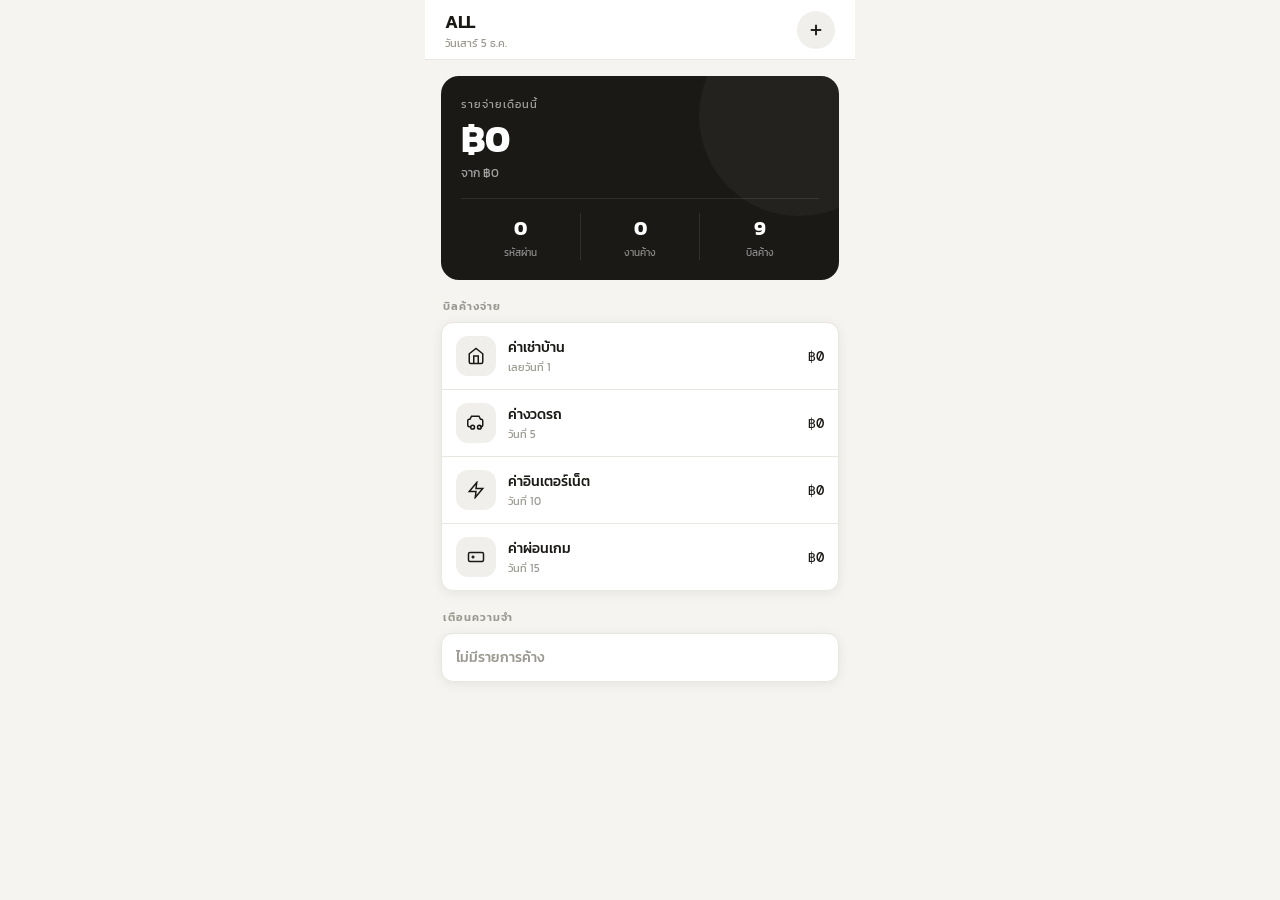
==== home.html @ 1f73f43c "Add files via upload" ====
<!DOCTYPE html>
<html lang="th">
<head>
    <meta charset="UTF-8">

    <meta
        name="viewport"
        content="width=device-width, initial-scale=1.0, maximum-scale=1.0, user-scalable=no"
    >

    <meta name="mobile-web-app-capable" content="yes">
    <meta name="apple-mobile-web-app-capable" content="yes">
    <meta
        name="apple-mobile-web-app-status-bar-style"
        content="black-translucent"
    >

    <title>My Space</title>

    <!-- Google Fonts -->
    <link
        href="https://fonts.googleapis.com/css2?family=Kanit:wght@300;400;500;600;700&family=DM+Mono:wght@400;500&display=swap"
        rel="stylesheet"
    >

    <!-- Global CSS -->
    <link rel="stylesheet" href="style.css">

    <!-- Navbar CSS -->
    <link rel="stylesheet" href="navbar.css">
    <link rel="stylesheet" href="car.css">
</head>

<body>

<div id="app">

    <!-- =====================================================
         HEADER
    ====================================================== -->
    <header class="app-header">

        <div>
            <div class="header-title" id="page-title">
                ALL
            </div>

            <div class="header-sub" id="today-date"></div>
        </div>

        <button
            class="header-btn"
            type="button"
            onclick="openAddModal()"
            aria-label="เพิ่มรายการ"
        >
            <svg
                width="18"
                height="18"
                viewBox="0 0 24 24"
                fill="none"
                stroke="currentColor"
                stroke-width="2.5"
            >
                <line x1="12" y1="5" x2="12" y2="19"/>
                <line x1="5" y1="12" x2="19" y2="12"/>
            </svg>
        </button>

    </header>


    <!-- =====================================================
         PAGES
    ====================================================== -->
    <div class="pages">


        <!-- =================================================
             OVERVIEW
        ================================================== -->
        <div
            class="page active"
            id="page-overview"
        >

            <div class="hero-card">

                <div class="hero-label">
                    รายจ่ายเดือนนี้
                </div>

                <div class="hero-amount">
                    ฿<span id="ov-spent">0</span>
                </div>

                <div class="hero-sub">
                    จาก ฿<span id="ov-total">0</span>
                </div>

                <div class="hero-row">

                    <div class="hero-mini">
                        <div
                            class="hero-mini-val"
                            id="ov-passwords"
                        >
                            0
                        </div>

                        <div class="hero-mini-label">
                            รหัสผ่าน
                        </div>
                    </div>


                    <div class="hero-mini">
                        <div
                            class="hero-mini-val"
                            id="ov-todos"
                        >
                            0
                        </div>

                        <div class="hero-mini-label">
                            งานค้าง
                        </div>
                    </div>


                    <div class="hero-mini">
                        <div
                            class="hero-mini-val"
                            id="ov-bills-count"
                        >
                            0
                        </div>

                        <div class="hero-mini-label">
                            บิลค้าง
                        </div>
                    </div>

                </div>

            </div>


            <div class="section-title">
                บิลค้างจ่าย
            </div>

            <div
                class="list-card"
                id="ov-bills-list"
            ></div>


            <div class="section-title">
                เตือนความจำ
            </div>

            <div
                class="list-card"
                id="ov-reminder-list"
            ></div>


            <div style="height:16px;"></div>

        </div>



        <!-- =================================================
             BILLS
        ================================================== -->
        <div
            class="page"
            id="page-bills"
        >

            <div class="stat-strip">

                <div class="stat-box">
                    <div class="stat-box-label">
                        ทั้งหมด
                    </div>

                    <div
                        class="stat-box-value"
                        id="bill-total-amount"
                    >
                        ฿0
                    </div>

                    <div class="stat-box-sub">
                        ต่อเดือน
                    </div>
                </div>


                <div class="stat-box">
                    <div class="stat-box-label">
                        จ่ายแล้ว
                    </div>

                    <div
                        class="stat-box-value"
                        id="bill-paid-amount"
                    >
                        ฿0
                    </div>

                    <div
                        class="stat-box-sub"
                        id="bill-paid-count"
                    >
                        0 รายการ
                    </div>
                </div>


                <div class="stat-box">
                    <div class="stat-box-label">
                        ค้างจ่าย
                    </div>

                    <div
                        class="stat-box-value"
                        id="bill-unpaid-amount"
                    >
                        ฿0
                    </div>

                    <div
                        class="stat-box-sub"
                        id="bill-unpaid-count"
                    >
                        0 รายการ
                    </div>
                </div>

            </div>


            <div class="bill-paid-bar">
                <div
                    class="bill-paid-fill"
                    id="bill-paid-bar"
                    style="width:0%"
                ></div>
            </div>


            <div id="bills-list-container"></div>


            <button
                class="btn btn-ghost"
                type="button"
                style="width:100%;margin-top:10px;"
                onclick="resetAllBills()"
            >

                <svg
                    width="14"
                    height="14"
                    viewBox="0 0 24 24"
                    fill="none"
                    stroke="currentColor"
                    stroke-width="2"
                >
                    <polyline points="23,4 23,11 16,11"/>
                    <polyline points="1,20 1,13 8,13"/>
                    <path d="M3.51 9a9 9 0 0 1 14.85-3.36L23 11"/>
                    <path d="M1 13l4.64 4.36A9 9 0 0 0 20.49 15"/>
                </svg>

                รีเซ็ตเดือนใหม่

            </button>


            <div style="height:16px;"></div>

        </div>



        <!-- =================================================
             PASSWORDS
        ================================================== -->
        <div
            class="page"
            id="page-passwords"
        >

            <div
                class="list-card"
                id="password-list-container"
            >

                <div class="empty">

                    <svg
                        width="40"
                        height="40"
                        viewBox="0 0 24 24"
                        fill="none"
                        stroke="currentColor"
                        stroke-width="1.5"
                    >
                        <circle cx="8" cy="15" r="5"/>
                        <path d="M21 3L11.6 12.4"/>
                        <path d="M16 8l2 2"/>
                        <path d="M19 5l2 2"/>
                    </svg>

                    <div class="empty-text">
                        ยังไม่มีรหัสที่บันทึก<br>
                        กด + เพื่อเพิ่ม
                    </div>

                </div>

            </div>

        </div>



        <!-- =================================================
             REMINDERS
        ================================================== -->
        <div
            class="page"
            id="page-reminders"
        >

            <div
                class="list-card"
                id="reminder-list-container"
            >

                <div class="empty">

                    <svg
                        width="40"
                        height="40"
                        viewBox="0 0 24 24"
                        fill="none"
                        stroke="currentColor"
                        stroke-width="1.5"
                    >
                        <path d="M18 8A6 6 0 0 0 6 8c0 7-3 9-3 9h18s-3-2-3-9"/>
                        <path d="M13.73 21a2 2 0 0 1-3.46 0"/>
                    </svg>

                    <div class="empty-text">
                        ยังไม่มีรายการ<br>
                        กด + เพื่อเพิ่ม
                    </div>

                </div>

            </div>

        </div>



        <!-- =================================================
             MORE
        ================================================== -->
        <div
            class="page"
            id="page-more"
        >

            <div class="section-title">
                CAR
            </div>


            <div
                class="card"
                style="cursor:pointer;"
                onclick="openCarPage()"
            >

                <div
                    style="
                        display:flex;
                        align-items:center;
                        gap:12px;
                    "
                >

                    <div class="item-icon">

                        <svg
                            width="20"
                            height="20"
                            viewBox="0 0 24 24"
                            fill="none"
                            stroke="currentColor"
                            stroke-width="2"
                        >
                            <path d="M5 17H3a2 2 0 0 1-2-2V9a2 2 0 0 1 2-2h1l2-4h10l2 4h1a2 2 0 0 1 2 2v6a2 2 0 0 1-2 2h-2"/>
                            <circle cx="7.5" cy="17.5" r="2.5"/>
                            <circle cx="16.5" cy="17.5" r="2.5"/>
                        </svg>

                    </div>


                    <div style="flex:1;">

                        <div
                            id="more-car-model"
                            style="
                                font-size:14px;
                                font-weight:500;
                            "
                        >
                            ยังไม่ได้ตั้งค่ารถ
                        </div>

                        <div
                            id="more-car-plate"
                            style="
                                font-size:12px;
                                color:var(--text-muted);
                            "
                        >
                            แตะเพื่อดูข้อมูล
                        </div>

                    </div>


                    <svg
                        width="16"
                        height="16"
                        viewBox="0 0 24 24"
                        fill="none"
                        stroke="currentColor"
                        stroke-width="2"
                        opacity="0.3"
                    >
                        <polyline points="9,18 15,12 9,6"/>
                    </svg>

                </div>

            </div>


            <div class="section-title">
                ค่าใช้จ่าย
            </div>


            <div class="tabs">

                <button
                    class="tab active"
                    type="button"
                    onclick="switchMoreTab(this,'tab-m-budget')"
                >
                    งบประมาณ
                </button>

                <button
                    class="tab"
                    type="button"
                    onclick="switchMoreTab(this,'tab-m-summary')"
                >
                    สรุป
                </button>

            </div>


            <div id="tab-m-budget">

                <div class="section-row">

                    <span></span>

                    <button
                        class="btn btn-ghost"
                        type="button"
                        style="
                            padding:8px 14px;
                            font-size:13px;
                        "
                        onclick="openBudgetModal()"
                    >
                        + เพิ่ม
                    </button>

                </div>


                <div
                    class="list-card"
                    id="budget-list-container"
                >

                    <div class="empty">

                        <svg
                            width="36"
                            height="36"
                            viewBox="0 0 24 24"
                            fill="none"
                            stroke="currentColor"
                            stroke-width="1.5"
                        >
                            <path d="M12 2v20"/>
                            <path d="M17 5H9.5a3.5 3.5 0 0 0 0 7h5a3.5 3.5 0 0 1 0 7H6"/>
                        </svg>

                        <div class="empty-text">
                            ยังไม่มีหมวด
                        </div>

                    </div>

                </div>

            </div>


            <div
                id="tab-m-summary"
                style="display:none;"
            >

                <div
                    class="card"
                    id="budget-summary-content"
                >

                    <div class="empty">

                        <svg
                            width="36"
                            height="36"
                            viewBox="0 0 24 24"
                            fill="none"
                            stroke="currentColor"
                            stroke-width="1.5"
                        >
                            <line x1="18" y1="20" x2="18" y2="10"/>
                            <line x1="12" y1="20" x2="12" y2="4"/>
                            <line x1="6" y1="20" x2="6" y2="14"/>
                            <line x1="2" y1="20" x2="22" y2="20"/>
                        </svg>

                        <div class="empty-text">
                            ยังไม่มีข้อมูล
                        </div>

                    </div>

                </div>

            </div>


            <div
                style="margin-top:8px;"
                class="section-row"
            >

                <div
                    class="section-title"
                    style="margin:0;"
                >
                    โน้ตส่วนตัว
                </div>

                <button
                    class="btn btn-ghost"
                    type="button"
                    style="
                        padding:8px 14px;
                        font-size:13px;
                    "
                    onclick="openNoteModal()"
                >
                    + เพิ่ม
                </button>

            </div>


            <div
                class="notes-grid"
                id="notes-container"
            >

                <div
                    class="empty"
                    style="grid-column:1/-1;"
                >

                    <svg
                        width="36"
                        height="36"
                        viewBox="0 0 24 24"
                        fill="none"
                        stroke="currentColor"
                        stroke-width="1.5"
                    >
                        <path d="M2 3h6a4 4 0 0 1 4 4v14a3 3 0 0 0-3-3H2z"/>
                        <path d="M22 3h-6a4 4 0 0 0-4 4v14a3 3 0 0 1 3-3h7z"/>
                    </svg>

                    <div class="empty-text">
                        ยังไม่มีโน้ต
                    </div>

                </div>

            </div>


            <div style="height:20px;"></div>

        </div>



        <!-- =================================================
             CAR
        ================================================== -->
        <div
            class="page"
            id="page-car"
        >


            <!-- CAR PHOTO -->
            <div
                class="car-photo"
                onclick="document.getElementById('car-img-input').click()"
            >

                <img
                    id="car-img-preview"
                    src=""
                    alt=""
                    style="display:none;"
                >


                <div
                    id="car-img-placeholder"
                    style="
                        color:rgba(255,255,255,0.4);
                        text-align:center;
                        display:flex;
                        flex-direction:column;
                        align-items:center;
                    "
                >

                    <svg
                        width="48"
                        height="48"
                        viewBox="0 0 24 24"
                        fill="none"
                        stroke="currentColor"
                        stroke-width="1.5"
                    >
                        <path d="M5 17H3a2 2 0 0 1-2-2V9a2 2 0 0 1 2-2h1l2-4h10l2 4h1a2 2 0 0 1 2 2v6a2 2 0 0 1-2 2h-2"/>
                        <circle cx="7.5" cy="17.5" r="2.5"/>
                        <circle cx="16.5" cy="17.5" r="2.5"/>
                    </svg>

                    <div
                        style="
                            font-size:12px;
                            margin-top:8px;
                        "
                    >
                        แตะเพื่ออัปโหลดรูปรถ
                    </div>

                </div>


                <div class="car-photo-overlay">

                    <svg
                        width="18"
                        height="18"
                        viewBox="0 0 24 24"
                        fill="none"
                        stroke="currentColor"
                        stroke-width="2"
                    >
                        <path d="M23 19a2 2 0 0 1-2 2H3a2 2 0 0 1-2-2V8a2 2 0 0 1 2-2h4l2-3h6l2 3h4a2 2 0 0 1 2 2z"/>
                        <circle cx="12" cy="13" r="4"/>
                    </svg>

                    เปลี่ยนรูป

                </div>

            </div>


            <input
                type="file"
                id="car-img-input"
                accept="image/*"
                style="display:none;"
                onchange="handleCarImage(event)"
            >



            <!-- CAR MAIN INFO -->
            <div
                class="card"
                style="margin-bottom:12px;"
            >

                <div
                    style="
                        display:flex;
                        align-items:center;
                        justify-content:space-between;
                        margin-bottom:14px;
                    "
                >

                    <div>

                        <div
                            id="car-model-text"
                            style="
                                font-size:20px;
                                font-weight:600;
                                letter-spacing:-0.3px;
                            "
                        >
                            ยังไม่ได้ตั้งค่า
                        </div>

                        <div
                            id="car-plate-text"
                            style="
                                font-size:13px;
                                color:var(--text-muted);
                                margin-top:2px;
                            "
                        >
                            ทะเบียนรถ
                        </div>

                    </div>


                    <div
                        id="car-plate-badge"
                        style="
                            background:var(--text);
                            color:white;
                            padding:6px 14px;
                            border-radius:8px;
                            font-size:12px;
                            font-weight:500;
                        "
                    >
                        —
                    </div>

                </div>


                <button
                    class="btn btn-primary"
                    type="button"
                    style="
                        font-size:14px;
                        padding:12px;
                    "
                    onclick="openCarEditModal()"
                >

                    <svg
                        width="16"
                        height="16"
                        viewBox="0 0 24 24"
                        fill="none"
                        stroke="currentColor"
                        stroke-width="2"
                    >
                        <path d="M11 4H4a2 2 0 0 0-2 2v14a2 2 0 0 0 2 2h14a2 2 0 0 0 2-2v-7"/>
                        <path d="M18.5 2.5a2.121 2.121 0 0 1 3 3L12 15l-4 1 1-4 9.5-9.5z"/>
                    </svg>

                    แก้ไขข้อมูลรถ

                </button>

            </div>



            <!-- =================================================
                 QUICK MENU
            ================================================== -->
            <div class="quick-grid">


                <!-- ข้อมูลรถ -->
                <div
                    class="quick-item"
                    onclick="openCarInfoModal()"
                >

                    <svg
                        width="20"
                        height="20"
                        viewBox="0 0 24 24"
                        fill="none"
                        stroke="currentColor"
                        stroke-width="2"
                    >
                        <path d="M5 17H3a2 2 0 0 1-2-2V9a2 2 0 0 1 2-2h1l2-4h10l2 4h1a2 2 0 0 1 2 2v6a2 2 0 0 1-2 2h-2"/>
                        <circle cx="7.5" cy="17.5" r="2.5"/>
                        <circle cx="16.5" cy="17.5" r="2.5"/>
                    </svg>

                    <span>
                        ข้อมูลรถ
                    </span>

                </div>


                <!-- ราคารถ -->
                <div
                    class="quick-item"
                    onclick="openCarEditModal()"
                >

                    <svg
                        width="20"
                        height="20"
                        viewBox="0 0 24 24"
                        fill="none"
                        stroke="currentColor"
                        stroke-width="2"
                    >
                        <circle cx="12" cy="12" r="10"/>
                        <path d="M12 6v2m0 8v2"/>
                        <path d="M8 12h8"/>
                    </svg>

                    <span>
                        ราคารถ
                    </span>

                </div>


                <!-- ภาษี -->
                <div
                    class="quick-item"
                    onclick="openCarEditModal()"
                >

                    <svg
                        width="20"
                        height="20"
                        viewBox="0 0 24 24"
                        fill="none"
                        stroke="currentColor"
                        stroke-width="2"
                    >
                        <rect
                            x="9"
                            y="2"
                            width="6"
                            height="4"
                            rx="1"
                        />

                        <path d="M6 4H4a2 2 0 0 0-2 2v14a2 2 0 0 0 2 2h16a2 2 0 0 0 2-2V6a2 2 0 0 0-2-2h-2"/>
                    </svg>

                    <span>
                        ภาษี
                    </span>

                </div>


                <!-- ประกัน -->
                <div
                    class="quick-item"
                    onclick="openCarEditModal()"
                >

                    <svg
                        width="20"
                        height="20"
                        viewBox="0 0 24 24"
                        fill="none"
                        stroke="currentColor"
                        stroke-width="2"
                    >
                        <path d="M12 22s8-4 8-10V5l-8-3-8 3v7c0 6 8 10 8 10z"/>
                    </svg>

                    <span>
                        ประกัน
                    </span>

                </div>


                <!-- ใบขับขี่ -->
                <div
                    class="quick-item"
                    onclick="openCarEditModal()"
                >

                    <svg
                        width="20"
                        height="20"
                        viewBox="0 0 24 24"
                        fill="none"
                        stroke="currentColor"
                        stroke-width="2"
                    >
                        <rect
                            x="2"
                            y="5"
                            width="20"
                            height="14"
                            rx="2"
                        />

                        <circle
                            cx="9"
                            cy="12"
                            r="2"
                        />

                        <path d="M13 11h4"/>
                        <path d="M13 15h4"/>
                    </svg>

                    <span>
                        ใบขับขี่
                    </span>

                </div>

            </div>



            <!-- =================================================
                 DOCUMENT STATUS
            ================================================== -->
            <div class="section-title">
                สถานะเอกสาร
            </div>


            <div class="list-card">


                <!-- PRICE -->
                <div class="list-item">

                    <div class="item-icon">

                        <svg
                            width="18"
                            height="18"
                            viewBox="0 0 24 24"
                            fill="none"
                            stroke="currentColor"
                            stroke-width="2"
                        >
                            <circle cx="12" cy="12" r="10"/>
                            <path d="M12 6v2m0 8v2"/>
                            <path d="M8 12h8"/>
                        </svg>

                    </div>


                    <div class="item-info">

                        <div class="item-name">
                            ราคาเต็มรถ
                        </div>

                    </div>


                    <div class="item-right">

                        <div
                            class="item-amount"
                            id="car-price-val"
                        >
                            ฿0
                        </div>

                    </div>

                </div>



                <!-- TAX -->
                <div class="list-item">

                    <div class="item-icon">

                        <svg
                            width="18"
                            height="18"
                            viewBox="0 0 24 24"
                            fill="none"
                            stroke="currentColor"
                            stroke-width="2"
                        >
                            <rect
                                x="9"
                                y="2"
                                width="6"
                                height="4"
                                rx="1"
                            />

                            <path d="M6 4H4a2 2 0 0 0-2 2v14a2 2 0 0 0 2 2h16a2 2 0 0 0 2-2V6a2 2 0 0 0-2-2h-2"/>
                        </svg>

                    </div>


                    <div class="item-info">

                        <div class="item-name">
                            ภาษีรถยนต์
                        </div>

                        <div
                            class="item-sub"
                            id="car-tax-renew"
                        >
                            วันต่อ: —
                        </div>

                    </div>


                    <div class="item-right">

                        <div
                            class="item-sub"
                            id="car-tax-expire"
                        >
                            —
                        </div>

                        <div
                            id="car-tax-status"
                            style="font-size:11px;"
                        ></div>

                    </div>

                </div>



                <!-- INSURANCE -->
                <div class="list-item">

                    <div class="item-icon">

                        <svg
                            width="18"
                            height="18"
                            viewBox="0 0 24 24"
                            fill="none"
                            stroke="currentColor"
                            stroke-width="2"
                        >
                            <path d="M12 22s8-4 8-10V5l-8-3-8 3v7c0 6 8 10 8 10z"/>
                        </svg>

                    </div>


                    <div class="item-info">

                        <div class="item-name">
                            ประกันรถยนต์
                        </div>

                        <div
                            class="item-sub"
                            id="car-ins-type"
                        >
                            ประเภท: —
                        </div>

                    </div>


                    <div class="item-right">

                        <div
                            class="item-sub"
                            id="car-ins-expire"
                        >
                            —
                        </div>

                        <div
                            id="car-ins-status"
                            style="font-size:11px;"
                        ></div>

                    </div>

                </div>



                <!-- LICENSE -->
                <div class="list-item">

                    <div class="item-icon">

                        <svg
                            width="18"
                            height="18"
                            viewBox="0 0 24 24"
                            fill="none"
                            stroke="currentColor"
                            stroke-width="2"
                        >
                            <rect
                                x="2"
                                y="5"
                                width="20"
                                height="14"
                                rx="2"
                            />

                            <circle
                                cx="9"
                                cy="12"
                                r="2"
                            />

                            <path d="M13 11h4"/>
                            <path d="M13 15h4"/>
                        </svg>

                    </div>


                    <div class="item-info">

                        <div class="item-name">
                            ใบขับขี่
                        </div>

                        <div class="item-sub">
                            วันหมดอายุ
                        </div>

                    </div>


                    <div class="item-right">

                        <div
                            class="item-sub"
                            id="car-license-expire"
                        >
                            —
                        </div>

                        <div
                            id="car-license-status"
                            style="font-size:11px;"
                        ></div>

                    </div>

                </div>

            </div>



            <!-- =================================================
                 LICENSE IMAGE
            ================================================== -->
            <div class="section-title">
                รูปใบขับขี่
            </div>


            <div
                id="car-license-img-wrap"
                style="
                    display:none;
                    margin-bottom:10px;
                "
            >

                <img
                    id="car-license-img"
                    style="
                        width:100%;
                        border-radius:var(--radius-sm);
                    "
                    alt=""
                >

            </div>


            <button
                class="btn btn-ghost"
                type="button"
                style="
                    width:100%;
                    margin-bottom:12px;
                "
                onclick="document.getElementById('license-img-input').click()"
            >

                <svg
                    width="16"
                    height="16"
                    viewBox="0 0 24 24"
                    fill="none"
                    stroke="currentColor"
                    stroke-width="2"
                >
                    <path d="M23 19a2 2 0 0 1-2 2H3a2 2 0 0 1-2-2V8a2 2 0 0 1 2-2h4l2-3h6l2 3h4a2 2 0 0 1 2 2z"/>
                    <circle cx="12" cy="13" r="4"/>
                </svg>

                อัปโหลดรูปใบขับขี่

            </button>


            <input
                type="file"
                id="license-img-input"
                accept="image/*"
                style="display:none;"
                onchange="handleLicenseImage(event)"
            >



            <!-- =================================================
                 CAR MEMO
            ================================================== -->
            <div class="section-title">
                บันทึกเกี่ยวกับรถ
            </div>


            <textarea
                class="form-input"
                id="car-memo"
                rows="4"
                placeholder="เปลี่ยนยาง, ซ่อมบำรุง, หมายเหตุ..."
                style="resize:none;"
                oninput="saveCarMemo()"
            ></textarea>


            <div style="height:20px;"></div>

        </div>

    </div>




    <!-- =====================================================
         SHARED NAVBAR
    ====================================================== -->
    <div id="navbar"></div>

</div>



<!-- =========================================================
     TOAST
========================================================== -->
<div
    class="toast"
    id="toast"
>
    บันทึกแล้ว
</div>



<!-- =========================================================
     MODAL : ADD
========================================================== -->
<div
    class="modal-overlay"
    id="modal-add"
>

    <div class="modal">

        <div class="modal-handle"></div>

        <div class="modal-title">
            เพิ่มอะไร?
        </div>


        <div
            class="add-option"
            onclick="closeModal('modal-add');openBillModal()"
        >

            <div class="add-option-icon">

                <svg
                    width="20"
                    height="20"
                    viewBox="0 0 24 24"
                    fill="none"
                    stroke="currentColor"
                    stroke-width="2"
                >
                    <rect
                        x="2"
                        y="5"
                        width="20"
                        height="14"
                        rx="2"
                    />
                    <line
                        x1="2"
                        y1="10"
                        x2="22"
                        y2="10"
                    />
                </svg>

            </div>

            <div>

                <div class="add-option-name">
                    บิลประจำเดือน
                </div>

                <div class="add-option-sub">
                    ค่าเช่า ค่างวด ค่าน้ำ ค่าไฟ
                </div>

            </div>

        </div>


        <div
            class="add-option"
            onclick="closeModal('modal-add');openBudgetModal()"
        >

            <div class="add-option-icon">

                <svg
                    width="20"
                    height="20"
                    viewBox="0 0 24 24"
                    fill="none"
                    stroke="currentColor"
                    stroke-width="2"
                >
                    <path d="M12 2v20"/>
                    <path d="M17 5H9.5a3.5 3.5 0 0 0 0 7h5a3.5 3.5 0 0 1 0 7H6"/>
                </svg>

            </div>

            <div>

                <div class="add-option-name">
                    หมวดค่าใช้จ่าย
                </div>

                <div class="add-option-sub">
                    งบประมาณและรายจ่าย
                </div>

            </div>

        </div>


        <div
            class="add-option"
            onclick="closeModal('modal-add');openPassModal()"
        >

            <div class="add-option-icon">

                <svg
                    width="20"
                    height="20"
                    viewBox="0 0 24 24"
                    fill="none"
                    stroke="currentColor"
                    stroke-width="2"
                >
                    <circle
                        cx="8"
                        cy="15"
                        r="5"
                    />

                    <path d="M21 3L11.6 12.4"/>
                    <path d="M16 8l2 2"/>
                    <path d="M19 5l2 2"/>
                </svg>

            </div>

            <div>

                <div class="add-option-name">
                    รหัสผ่าน / PIN
                </div>

                <div class="add-option-sub">
                    บัญชี รหัสผ่าน ข้อมูลสำคัญ
                </div>

            </div>

        </div>


        <div
            class="add-option"
            onclick="closeModal('modal-add');openReminderModal()"
        >

            <div class="add-option-icon">

                <svg
                    width="20"
                    height="20"
                    viewBox="0 0 24 24"
                    fill="none"
                    stroke="currentColor"
                    stroke-width="2"
                >
                    <path d="M18 8A6 6 0 0 0 6 8c0 7-3 9-3 9h18s-3-2-3-9"/>
                    <path d="M13.73 21a2 2 0 0 1-3.46 0"/>
                </svg>

            </div>

            <div>

                <div class="add-option-name">
                    เตือนความจำ
                </div>

                <div class="add-option-sub">
                    สิ่งที่ต้องทำและจำ
                </div>

            </div>

        </div>


        <div
            class="add-option"
            onclick="closeModal('modal-add');openNoteModal()"
        >

            <div class="add-option-icon">

                <svg
                    width="20"
                    height="20"
                    viewBox="0 0 24 24"
                    fill="none"
                    stroke="currentColor"
                    stroke-width="2"
                >
                    <path d="M11 4H4a2 2 0 0 0-2 2v14a2 2 0 0 0 2 2h14a2 2 0 0 0 2-2v-7"/>
                    <path d="M18.5 2.5a2.121 2.121 0 0 1 3 3L12 15l-4 1 1-4 9.5-9.5z"/>
                </svg>

            </div>

            <div>

                <div class="add-option-name">
                    โน้ต
                </div>

                <div class="add-option-sub">
                    บันทึกส่วนตัว
                </div>

            </div>

        </div>

    </div>

</div>



<!-- =========================================================
     MODAL : BILL
========================================================== -->
<div
    class="modal-overlay"
    id="modal-bill"
>

    <div class="modal">

        <div class="modal-handle"></div>

        <div
            class="modal-title"
            id="bill-modal-title"
        >
            เพิ่มบิล
        </div>


        <input
            type="hidden"
            id="bill-edit-id"
        >


        <div class="form-group">

            <label class="form-label">
                ชื่อรายการ
            </label>

            <input
                class="form-input"
                id="bill-name"
                placeholder="ค่าเช่าบ้าน, ค่างวดรถ..."
            >

        </div>


        <div class="form-row">

            <div class="form-group">

                <label class="form-label">
                    ยอดเงิน (฿)
                </label>

                <input
                    class="form-input"
                    id="bill-amount"
                    type="number"
                    placeholder="0"
                >

            </div>


            <div class="form-group">

                <label class="form-label">
                    วันที่ต้องจ่าย
                </label>

                <input
                    class="form-input"
                    id="bill-due"
                    type="number"
                    min="1"
                    max="31"
                    placeholder="1-31"
                >

            </div>

        </div>


        <div class="form-group">

            <label class="form-label">
                หมวดหมู่
            </label>

            <select
                class="form-input"
                id="bill-cat"
            >
                <option value="housing">ที่อยู่อาศัย</option>
                <option value="vehicle">ยานพาหนะ</option>
                <option value="utility">สาธารณูปโภค</option>
                <option value="entertainment">บันเทิง</option>
                <option value="education">การศึกษา</option>
                <option value="investment">การลงทุน/ออม</option>
                <option value="food">อาหาร</option>
                <option value="business">ธุรกิจ</option>
                <option value="other">อื่นๆ</option>
            </select>

        </div>


        <div class="form-group">

            <label class="form-label">
                หมายเหตุ
            </label>

            <input
                class="form-input"
                id="bill-note"
                placeholder="ธนาคาร, บัญชี..."
            >

        </div>


        <div class="modal-footer">

            <button
                class="btn btn-ghost"
                type="button"
                onclick="closeModal('modal-bill')"
            >
                ยกเลิก
            </button>

            <button
                class="btn btn-primary"
                type="button"
                style="flex:2;"
                onclick="saveBill()"
            >
                บันทึก
            </button>

        </div>

    </div>

</div>



<!-- =========================================================
     MODAL : BUDGET
========================================================== -->
<div
    class="modal-overlay"
    id="modal-budget"
>

    <div class="modal">

        <div class="modal-handle"></div>

        <div class="modal-title">
            เพิ่มหมวดค่าใช้จ่าย
        </div>


        <div class="form-group">

            <label class="form-label">
                ชื่อหมวด
            </label>

            <input
                class="form-input"
                id="b-name"
                placeholder="ค่าอาหาร, ค่าเช่า..."
            >

        </div>


        <div class="form-row">

            <div class="form-group">

                <label class="form-label">
                    ยอดที่ใช้ไป (฿)
                </label>

                <input
                    class="form-input"
                    id="b-spent"
                    type="number"
                    placeholder="0"
                >

            </div>


            <div class="form-group">

                <label class="form-label">
                    งบสูงสุด (฿)
                </label>

                <input
                    class="form-input"
                    id="b-limit"
                    type="number"
                    placeholder="0"
                >

            </div>

        </div>


        <div class="modal-footer">

            <button
                class="btn btn-ghost"
                type="button"
                onclick="closeModal('modal-budget')"
            >
                ยกเลิก
            </button>

            <button
                class="btn btn-primary"
                type="button"
                style="flex:2;"
                onclick="saveBudget()"
            >
                บันทึก
            </button>

        </div>

    </div>

</div>



<!-- =========================================================
     MODAL : PASSWORD
========================================================== -->
<div
    class="modal-overlay"
    id="modal-pass"
>

    <div class="modal">

        <div class="modal-handle"></div>

        <div class="modal-title">
            บันทึกรหัสผ่าน
        </div>


        <div class="form-group">

            <label class="form-label">
                ชื่อบัญชี / ระบบ
            </label>

            <input
                class="form-input"
                id="p-name"
                placeholder="Gmail, ธนาคาร, Wi-Fi..."
            >

        </div>


        <div class="form-group">

            <label class="form-label">
                ชื่อผู้ใช้ / อีเมล
            </label>

            <input
                class="form-input"
                id="p-user"
                placeholder="username@example.com"
            >

        </div>


        <div class="form-group">

            <label class="form-label">
                รหัสผ่าน / PIN
            </label>

            <input
                class="form-input"
                id="p-pass"
                placeholder="รหัสผ่าน"
            >

        </div>


        <div class="form-group">

            <label class="form-label">
                หมายเหตุ
            </label>

            <input
                class="form-input"
                id="p-note"
                placeholder="..."
            >

        </div>


        <div class="modal-footer">

            <button
                class="btn btn-ghost"
                type="button"
                onclick="closeModal('modal-pass')"
            >
                ยกเลิก
            </button>

            <button
                class="btn btn-primary"
                type="button"
                style="flex:2;"
                onclick="savePassword()"
            >
                บันทึก
            </button>

        </div>

    </div>

</div>



<!-- =========================================================
     MODAL : REMINDER
========================================================== -->
<div
    class="modal-overlay"
    id="modal-reminder"
>

    <div class="modal">

        <div class="modal-handle"></div>

        <div class="modal-title">
            เพิ่มเตือนความจำ
        </div>


        <div class="form-group">

            <label class="form-label">
                รายการ
            </label>

            <input
                class="form-input"
                id="r-title"
                placeholder="สิ่งที่ต้องจำ..."
            >

        </div>


        <div class="form-row">

            <div class="form-group">

                <label class="form-label">
                    วันที่
                </label>

                <input
                    class="form-input"
                    id="r-date"
                    type="date"
                >

            </div>


            <div class="form-group">

                <label class="form-label">
                    ความสำคัญ
                </label>

                <select
                    class="form-input"
                    id="r-priority"
                >
                    <option value="high">ด่วนมาก</option>
                    <option value="med" selected>ปานกลาง</option>
                    <option value="low">ทั่วไป</option>
                </select>

            </div>

        </div>


        <div class="modal-footer">

            <button
                class="btn btn-ghost"
                type="button"
                onclick="closeModal('modal-reminder')"
            >
                ยกเลิก
            </button>

            <button
                class="btn btn-primary"
                type="button"
                style="flex:2;"
                onclick="saveReminder()"
            >
                บันทึก
            </button>

        </div>

    </div>

</div>



<!-- =========================================================
     MODAL : NOTE
========================================================== -->
<div
    class="modal-overlay"
    id="modal-note"
>

    <div class="modal">

        <div class="modal-handle"></div>

        <div class="modal-title">
            เพิ่มโน้ต
        </div>


        <div class="form-group">

            <label class="form-label">
                หัวข้อ
            </label>

            <input
                class="form-input"
                id="n-title"
                placeholder="หัวข้อโน้ต..."
            >

        </div>


        <div class="form-group">

            <label class="form-label">
                เนื้อหา
            </label>

            <textarea
                class="form-input"
                id="n-body"
                rows="4"
                placeholder="เขียนอะไรก็ได้..."
                style="resize:none;"
            ></textarea>

        </div>


        <div class="form-group">

            <label class="form-label">
                สี
            </label>

            <div style="display:flex;gap:8px;">

                <div
                    class="color-pick"
                    data-c="#FFF3CD"
                    style="
                        width:28px;
                        height:28px;
                        border-radius:50%;
                        background:#FFF3CD;
                        cursor:pointer;
                        border:2px solid #D4890A;
                    "
                ></div>

                <div
                    class="color-pick"
                    data-c="#D8EDEA"
                    style="
                        width:28px;
                        height:28px;
                        border-radius:50%;
                        background:#D8EDEA;
                        cursor:pointer;
                        border:2px solid transparent;
                    "
                ></div>

                <div
                    class="color-pick"
                    data-c="#FDECEA"
                    style="
                        width:28px;
                        height:28px;
                        border-radius:50%;
                        background:#FDECEA;
                        cursor:pointer;
                        border:2px solid transparent;
                    "
                ></div>

                <div
                    class="color-pick"
                    data-c="#EDE9FE"
                    style="
                        width:28px;
                        height:28px;
                        border-radius:50%;
                        background:#EDE9FE;
                        cursor:pointer;
                        border:2px solid transparent;
                    "
                ></div>

                <div
                    class="color-pick"
                    data-c="#F0EFEB"
                    style="
                        width:28px;
                        height:28px;
                        border-radius:50%;
                        background:#F0EFEB;
                        cursor:pointer;
                        border:2px solid transparent;
                    "
                ></div>

            </div>


            <input
                type="hidden"
                id="n-color"
                value="#FFF3CD"
            >

        </div>


        <div class="modal-footer">

            <button
                class="btn btn-ghost"
                type="button"
                onclick="closeModal('modal-note')"
            >
                ยกเลิก
            </button>

            <button
                class="btn btn-primary"
                type="button"
                style="flex:2;"
                onclick="saveNote()"
            >
                บันทึก
            </button>

        </div>

    </div>

</div>



<!-- =========================================================
     MODAL : CAR EDIT
     
     ตอนนี้ยังเป็นข้อมูลรถ + เอกสารเดิม
     ขั้นต่อไปเราจะปรับ JS และฟอร์มให้รองรับ FIX 16 รายการ
========================================================== -->
<div
    class="modal-overlay"
    id="modal-car"
>

    <div class="modal">

        <div class="modal-handle"></div>

        <div class="modal-title">
            ข้อมูลรถยนต์
        </div>


        <div class="form-row">

            <div class="form-group">

                <label class="form-label">
                    รุ่นรถ
                </label>

                <input
                    class="form-input"
                    id="ce-model"
                    placeholder="Toyota Yaris..."
                >

            </div>


            <div class="form-group">

                <label class="form-label">
                    ทะเบียน
                </label>

                <input
                    class="form-input"
                    id="ce-plate"
                    placeholder="กข 1234"
                >

            </div>

        </div>


        <div class="form-group">

            <label class="form-label">
                ราคาเต็มรถ (฿)
            </label>

            <input
                class="form-input"
                id="ce-price"
                type="number"
                placeholder="0"
            >

        </div>


        <div class="form-group">

            <label class="form-label">
                วันที่ต่อภาษี
            </label>

            <input
                class="form-input"
                id="ce-tax-renew"
                type="date"
            >

        </div>


        <div class="form-group">

            <label class="form-label">
                วันสิ้นสุดภาษี
            </label>

            <input
                class="form-input"
                id="ce-tax-expire"
                type="date"
            >

        </div>


        <div class="form-row">

            <div class="form-group">

                <label class="form-label">
                    ประเภทประกัน
                </label>

                <select
                    class="form-input"
                    id="ce-ins-type"
                >
                    <option value="">
                        เลือก
                    </option>

                    <option value="ชั้น 1">
                        ชั้น 1
                    </option>

                    <option value="ชั้น 2">
                        ชั้น 2
                    </option>

                    <option value="ชั้น 2+">
                        ชั้น 2+
                    </option>

                    <option value="ชั้น 3">
                        ชั้น 3
                    </option>

                    <option value="ชั้น 3+">
                        ชั้น 3+
                    </option>

                </select>

            </div>


            <div class="form-group">

                <label class="form-label">
                    ปีประกัน
                </label>

                <input
                    class="form-input"
                    id="ce-ins-year"
                    type="number"
                    placeholder="2567"
                >

            </div>

        </div>


        <div class="form-group">

            <label class="form-label">
                วันสิ้นสุดประกัน
            </label>

            <input
                class="form-input"
                id="ce-ins-expire"
                type="date"
            >

        </div>


        <div class="form-group">

            <label class="form-label">
                วันหมดอายุใบขับขี่
            </label>

            <input
                class="form-input"
                id="ce-license-expire"
                type="date"
            >

        </div>


        <div class="modal-footer">

            <button
                class="btn btn-ghost"
                type="button"
                onclick="closeModal('modal-car')"
            >
                ยกเลิก
            </button>

            <button
                class="btn btn-primary"
                type="button"
                style="flex:2;"
                onclick="saveCarData()"
            >
                บันทึก
            </button>

        </div>

    </div>

</div>




<!-- =========================================================
     MODAL : CAR INFORMATION / FIX DATA
     
     16 FIX FIELDS
========================================================== -->
<div
    class="modal-overlay"
    id="modal-car-info"
>

    <div class="modal car-info-modal">

        <div class="modal-handle"></div>

        <div class="modal-title">
            ข้อมูลรถยนต์
        </div>



        <!-- ================================================
             ข้อมูลระบุตัวรถ
        ================================================= -->
        <div class="car-info-modal-section">

            <div class="car-info-modal-title">
                ข้อมูลระบุตัวรถ
            </div>


            <div class="car-info-modal-row">
                <span>เลขตัวถัง (VIN)</span>
                <strong id="ci-vin">—</strong>
            </div>


            <div class="car-info-modal-row">
                <span>เลขเครื่องยนต์</span>
                <strong id="ci-engine-number">—</strong>
            </div>

        </div>



       <!-- ================================================
     ข้อมูลทางเทคนิค
================================================= -->
<div class="car-tech-section">

    <div class="car-tech-header">
        <div>
            <div class="car-tech-title">ข้อมูลทางเทคนิค</div>
            <div class="car-tech-subtitle">
                รายละเอียดข้อมูลทางเทคนิคของรถยนต์
            </div>
        </div>
    </div>


    <div class="car-tech-grid">

        <!-- เครื่องยนต์ -->
        <div class="car-tech-card">
            <div class="car-tech-icon">
                <!-- Engine -->
                <svg viewBox="0 0 24 24" fill="none"
                     stroke="currentColor"
                     stroke-width="1.6"
                     stroke-linecap="round"
                     stroke-linejoin="round">
                    <path d="M7 7h8l2 3h3v7h-3l-2 3H7l-2-3H3v-7h2l2-3z"/>
                    <path d="M9 7V4h5v3"/>
                    <path d="M9 13h4"/>
                </svg>
            </div>

            <div class="car-tech-content">
                <span>เครื่องยนต์</span>
                <strong id="ci-engine">1.2 ลิตร</strong>
            </div>
        </div>


        <!-- เชื้อเพลิง -->
        <div class="car-tech-card">
            <div class="car-tech-icon">
                <!-- Fuel -->
                <svg viewBox="0 0 24 24" fill="none"
                     stroke="currentColor"
                     stroke-width="1.6"
                     stroke-linecap="round"
                     stroke-linejoin="round">
                    <path d="M6 20V5a2 2 0 0 1 2-2h7a2 2 0 0 1 2 2v15"/>
                    <path d="M6 8h11"/>
                    <path d="M10 12h3"/>
                    <path d="M17 7l3 3v7a2 2 0 0 0 2 2"/>
                </svg>
            </div>

            <div class="car-tech-content">
                <span>เชื้อเพลิง</span>
                <strong id="ci-fuel">เบนซิน</strong>
            </div>
        </div>


        <!-- เกียร์ -->
        <div class="car-tech-card">
            <div class="car-tech-icon">
                <!-- Gear -->
                <svg viewBox="0 0 24 24" fill="none"
                     stroke="currentColor"
                     stroke-width="1.6"
                     stroke-linecap="round"
                     stroke-linejoin="round">
                    <path d="M6 4v8"/>
                    <path d="M12 4v8"/>
                    <path d="M18 4v8"/>
                    <path d="M6 12c0 4 3 6 6 6s6-2 6-6"/>
                    <circle cx="6" cy="4" r="1.5"/>
                    <circle cx="12" cy="4" r="1.5"/>
                    <circle cx="18" cy="4" r="1.5"/>
                </svg>
            </div>

            <div class="car-tech-content">
                <span>เกียร์</span>
                <strong id="ci-gear">อัตโนมัติ (CVT)</strong>
            </div>
        </div>


        <!-- ขับเคลื่อน -->
        <div class="car-tech-card">
            <div class="car-tech-icon">
                <!-- Drive -->
                <svg viewBox="0 0 24 24" fill="none"
                     stroke="currentColor"
                     stroke-width="1.6"
                     stroke-linecap="round"
                     stroke-linejoin="round">
                    <circle cx="7" cy="7" r="2"/>
                    <circle cx="17" cy="7" r="2"/>
                    <circle cx="7" cy="17" r="2"/>
                    <circle cx="17" cy="17" r="2"/>
                    <path d="M9 7h6"/>
                    <path d="M7 9v6"/>
                    <path d="M17 9v6"/>
                    <path d="M9 17h6"/>
                </svg>
            </div>

            <div class="car-tech-content">
                <span>ขับเคลื่อน</span>
                <strong id="ci-drive">ล้อหน้า</strong>
            </div>
        </div>


        <!-- จำนวนที่นั่ง -->
        <div class="car-tech-card">
            <div class="car-tech-icon">
                <!-- Seat -->
                <svg viewBox="0 0 24 24" fill="none"
                     stroke="currentColor"
                     stroke-width="1.6"
                     stroke-linecap="round"
                     stroke-linejoin="round">
                    <circle cx="12" cy="5" r="2"/>
                    <path d="M8 20v-6a4 4 0 0 1 8 0v6"/>
                    <path d="M7 20h10"/>
                    <path d="M9 11h6"/>
                </svg>
            </div>

            <div class="car-tech-content">
                <span>ที่นั่ง</span>
                <strong id="ci-seats">5 ที่นั่ง</strong>
            </div>
        </div>


        <!-- ถังน้ำมัน -->
        <div class="car-tech-card">
            <div class="car-tech-icon">
                <!-- Tank -->
                <svg viewBox="0 0 24 24" fill="none"
                     stroke="currentColor"
                     stroke-width="1.6"
                     stroke-linecap="round"
                     stroke-linejoin="round">
                    <path d="M6 20V5a2 2 0 0 1 2-2h8a2 2 0 0 1 2 2v15"/>
                    <path d="M6 8h12"/>
                    <path d="M11 12h2"/>
                    <path d="M18 7l3 3v6"/>
                </svg>
            </div>

            <div class="car-tech-content">
                <span>ถังน้ำมัน</span>
                <strong id="ci-tank">37 ลิตร</strong>
            </div>
        </div>


        <!-- ขนาดยาง -->
        <div class="car-tech-card car-tech-card-wide">

            <div class="car-tech-icon">
                <!-- Tire -->
                <svg viewBox="0 0 24 24" fill="none"
                     stroke="currentColor"
                     stroke-width="1.6"
                     stroke-linecap="round"
                     stroke-linejoin="round">
                    <circle cx="12" cy="12" r="8"/>
                    <circle cx="12" cy="12" r="3"/>
                    <path d="M12 4v5"/>
                    <path d="M20 12h-5"/>
                    <path d="M12 20v-5"/>
                    <path d="M4 12h5"/>
                </svg>
            </div>

            <div class="car-tech-content">
                <span>ขนาดยาง</span>
                <strong id="ci-tire">185/55 R16</strong>
            </div>

        </div>

    </div>

</div>



        <!-- ================================================
             FOOTER
        ================================================= -->
        <div class="modal-footer">

            <button
                class="btn btn-ghost"
                type="button"
                onclick="closeModal('modal-car-info')"
            >
                ปิด
            </button>


    </div>

</div>



<!-- =========================================================
     JAVASCRIPT
========================================================== -->

<!-- Navbar Loader -->
<script src="navbar.js"></script>

<!-- Main Application -->
<script src="script.js"></script>

</body>
</html>
---- style.css ----
/* =========================================================
   MYSPACE - GLOBAL CSS
   css/style.css
========================================================= */


/* =========================================================
   RESET
========================================================= */

*, *::before, *::after {
    box-sizing: border-box;
    margin: 0;
    padding: 0;
    -webkit-tap-highlight-color: transparent;
}


/* =========================================================
   ROOT VARIABLES
========================================================= */

:root {
    --bg: #F5F4F0;
    --surface: #FFFFFF;
    --surface2: #F0EFEB;
    --border: #E8E6E0;

    --text: #1A1916;
    --text-muted: #9B9890;

    --accent: #C17D3C;
    --accent-light: #F5E8D6;

    --danger: #C0392B;
    --danger-light: #FDECEA;
    --warning: #D4890A;

    --radius: 18px;
    --radius-sm: 12px;

    --shadow: 0 2px 12px rgba(0, 0, 0, 0.07);
    --shadow-lg: 0 12px 40px rgba(0, 0, 0, 0.15);

    --nav-h: 72px;
    --header-h: 60px;

    --sb: env(safe-area-inset-bottom, 0px);
}


/* =========================================================
   BASE
========================================================= */

html,
body {
    height: 100%;
    width: 100%;
    overflow: hidden;

    font-family: 'Kanit', sans-serif;

    background: var(--bg);
    color: var(--text);

    font-size: 15px;
}


/* =========================================================
   APP
========================================================= */

#app {
    display: flex;
    flex-direction: column;

    height: 100%;
    width: 100%;

    max-width: 430px;

    margin: 0 auto;

    position: relative;

    background: var(--bg);

    overflow: hidden;
}


/* =========================================================
   HEADER
========================================================= */

.app-header {
    height: var(--header-h);

    background: var(--surface);

    border-bottom: 1px solid var(--border);

    display: flex;
    align-items: center;

    padding: 0 20px;

    flex-shrink: 0;

    position: relative;

    z-index: 10;
}


.header-title {
    font-size: 18px;

    font-weight: 600;

    letter-spacing: -0.3px;
}


.header-sub {
    font-size: 11px;

    color: var(--text-muted);
}


.header-btn {
    width: 38px;
    height: 38px;

    border-radius: 50%;

    background: var(--surface2);

    border: none;

    cursor: pointer;

    display: grid;
    place-items: center;

    color: var(--text);

    margin-left: auto;

    transition: background 0.15s;
}


.header-btn:active {
    background: var(--border);
}


/* =========================================================
   PAGES
========================================================= */

.pages {
    flex: 1;

    overflow: hidden;

    position: relative;
}


.page {
    position: absolute;

    inset: 0;

    overflow-y: auto;
    overflow-x: hidden;

    padding:
        16px
        16px
        calc(16px + var(--sb));

    opacity: 0;

    pointer-events: none;

    transform: translateX(24px);

    transition:
        opacity 0.2s ease,
        transform 0.2s ease;

    -webkit-overflow-scrolling: touch;
}


.page.active {
    opacity: 1;

    pointer-events: all;

    transform: translateX(0);
}


/* =========================================================
   CARDS
========================================================= */

.card {
    background: var(--surface);

    border-radius: var(--radius);

    border: 1px solid var(--border);

    padding: 16px;

    box-shadow: var(--shadow);
}


.section-title {
    font-size: 11px;

    font-weight: 600;

    text-transform: uppercase;

    letter-spacing: 1px;

    color: var(--text-muted);

    margin: 18px 0 8px 2px;
}


.section-title:first-child {
    margin-top: 2px;
}


/* =========================================================
   STAT STRIP
========================================================= */

.stat-strip {
    display: grid;

    grid-template-columns: repeat(3, 1fr);

    gap: 10px;

    margin-bottom: 14px;
}


.stat-box {
    background: var(--surface);

    border-radius: var(--radius-sm);

    border: 1px solid var(--border);

    padding: 14px 10px;

    box-shadow: var(--shadow);
}


.stat-box-label {
    font-size: 9px;

    color: var(--text-muted);

    font-weight: 600;

    text-transform: uppercase;

    letter-spacing: 0.5px;
}


.stat-box-value {
    font-size: 20px;

    font-weight: 700;

    letter-spacing: -0.5px;

    margin-top: 4px;

    line-height: 1;
}


.stat-box-sub {
    font-size: 10px;

    color: var(--text-muted);

    margin-top: 3px;
}


/* =========================================================
   LIST
========================================================= */

.list-card {
    background: var(--surface);

    border-radius: var(--radius-sm);

    border: 1px solid var(--border);

    overflow: hidden;

    box-shadow: var(--shadow);
}


.list-item {
    display: flex;

    align-items: center;

    gap: 12px;

    padding: 13px 14px;

    border-bottom: 1px solid var(--border);
}


.list-item:last-child {
    border-bottom: none;
}


.item-icon {
    width: 40px;
    height: 40px;

    border-radius: 12px;

    background: var(--surface2);

    display: grid;
    place-items: center;

    flex-shrink: 0;
}


.item-info {
    flex: 1;

    min-width: 0;
}


.item-name {
    font-size: 14px;

    font-weight: 500;

    white-space: nowrap;

    overflow: hidden;

    text-overflow: ellipsis;
}


.item-sub {
    font-size: 11px;

    color: var(--text-muted);

    margin-top: 1px;
}


.item-right {
    text-align: right;

    flex-shrink: 0;
}


.item-amount {
    font-family: 'DM Mono', monospace;

    font-size: 14px;

    font-weight: 500;
}


.item-action {
    display: flex;

    gap: 4px;
}


/* =========================================================
   PROGRESS
========================================================= */

.progress-bar {
    height: 4px;

    border-radius: 99px;

    background: var(--surface2);

    margin-top: 5px;

    overflow: hidden;
}


.progress-fill {
    height: 100%;

    border-radius: 99px;

    transition: width 0.5s ease;
}


.bill-paid-bar {
    height: 5px;

    border-radius: 99px;

    background: var(--border);

    overflow: hidden;

    margin-bottom: 16px;
}


.bill-paid-fill {
    height: 100%;

    background: var(--text);

    border-radius: 99px;

    transition: width 0.6s ease;
}


/* =========================================================
   TAGS
========================================================= */

.tag {
    font-size: 10px;

    font-weight: 600;

    letter-spacing: 0.3px;

    padding: 3px 8px;

    border-radius: 99px;

    white-space: nowrap;

    flex-shrink: 0;
}


.tag-dark {
    background: var(--text);

    color: white;
}


.tag-mid {
    background: var(--surface2);

    color: var(--text);

    border: 1px solid var(--border);
}


.tag-light {
    background: white;

    color: var(--text-muted);

    border: 1px solid var(--border);
}


/* =========================================================
   BUTTONS
========================================================= */

.btn {
    display: inline-flex;

    align-items: center;

    justify-content: center;

    gap: 6px;

    padding: 10px 18px;

    border-radius: var(--radius-sm);

    font-family: 'Kanit', sans-serif;

    font-size: 14px;

    font-weight: 500;

    cursor: pointer;

    border: none;

    transition: all 0.15s;
}


.btn:active {
    transform: scale(0.96);
}


.btn-primary {
    background: var(--text);

    color: white;

    width: 100%;

    padding: 14px;

    font-size: 15px;
}


.btn-ghost {
    background: var(--surface2);

    color: var(--text);

    border: 1px solid var(--border);
}


/* =========================================================
   ICON BUTTONS
========================================================= */

.icon-btn {
    width: 32px;
    height: 32px;

    border-radius: 8px;

    border: none;

    background: var(--surface2);

    cursor: pointer;

    display: grid;
    place-items: center;

    color: var(--text-muted);

    transition: all 0.15s;

    flex-shrink: 0;
}


.icon-btn:active {
    background: var(--border);

    transform: scale(0.9);
}


/* =========================================================
   CHECK BUTTON
========================================================= */

.check-btn {
    width: 22px;
    height: 22px;

    border-radius: 6px;

    border: 2px solid var(--border);

    background: none;

    cursor: pointer;

    display: grid;
    place-items: center;

    flex-shrink: 0;

    transition: all 0.15s;

    color: white;
}


.check-btn.done {
    background: var(--text);

    border-color: var(--text);
}


/* =========================================================
   EMPTY
========================================================= */

.empty {
    text-align: center;

    padding: 40px 20px;

    color: var(--text-muted);
}


.empty svg {
    opacity: 0.2;

    margin-bottom: 10px;
}


.empty-text {
    font-size: 13px;

    line-height: 1.6;
}


/* =========================================================
   FAB
========================================================= */

.fab {
    position: fixed;

    bottom:
        calc(
            var(--nav-h)
            + 16px
            + var(--sb)
        );

    right:
        calc(
            50%
            - 215px
            + 16px
        );

    width: 52px;
    height: 52px;

    border-radius: 50%;

    background: var(--text);

    color: white;

    border: none;

    cursor: pointer;

    box-shadow:
        0 4px 20px rgba(0, 0, 0, 0.25);

    display: grid;
    place-items: center;

    transition: transform 0.2s;

    z-index: 15;
}


.fab:active {
    transform: scale(0.9);
}


@media (max-width: 430px) {

    .fab {
        right: 16px;
    }

}


/* =========================================================
   TABS
========================================================= */

.tabs {
    display: flex;

    gap: 4px;

    background: var(--surface2);

    border-radius: 10px;

    padding: 3px;

    margin-bottom: 14px;
}


.tab {
    flex: 1;

    padding: 8px;

    border-radius: 8px;

    font-size: 13px;

    font-weight: 500;

    text-align: center;

    cursor: pointer;

    border: none;

    background: none;

    color: var(--text-muted);

    font-family: 'Kanit', sans-serif;

    transition: all 0.15s;
}


.tab.active {
    background: var(--surface);

    color: var(--text);

    box-shadow: var(--shadow);
}


/* =========================================================
   MODALS
========================================================= */

.modal-overlay {
    position: fixed;

    inset: 0;

    z-index: 100;

    background: rgba(0, 0, 0, 0.5);

    backdrop-filter: blur(6px);

    display: flex;

    align-items: flex-end;

    justify-content: center;

    opacity: 0;

    pointer-events: none;

    transition: opacity 0.25s;
}


.modal-overlay.open {
    opacity: 1;

    pointer-events: all;
}


.modal {
    background: var(--surface);

    border-radius: 24px 24px 0 0;

    padding:
        20px
        20px
        calc(20px + var(--sb));

    width: 100%;

    max-width: 430px;

    max-height: 90vh;

    overflow-y: auto;

    transform: translateY(100%);

    transition:
        transform 0.3s
        cubic-bezier(0.32, 0.72, 0, 1);
}


.modal-overlay.open .modal {
    transform: translateY(0);
}


.modal-handle {
    width: 36px;
    height: 4px;

    background: var(--border);

    border-radius: 2px;

    margin: 0 auto 20px;
}


.modal-title {
    font-size: 18px;

    font-weight: 600;

    margin-bottom: 20px;
}


/* =========================================================
   FORM
========================================================= */

.form-group {
    margin-bottom: 14px;
}


.form-label {
    font-size: 11px;

    font-weight: 600;

    color: var(--text-muted);

    margin-bottom: 6px;

    display: block;

    text-transform: uppercase;

    letter-spacing: 0.5px;
}


.form-input {
    width: 100%;

    padding: 12px 14px;

    border: 1.5px solid var(--border);

    border-radius: var(--radius-sm);

    font-family: 'Kanit', sans-serif;

    font-size: 15px;

    background: var(--surface2);

    color: var(--text);

    outline: none;

    transition:
        border-color 0.15s;
}


.form-input:focus {
    border-color: var(--text);

    background: var(--surface);
}


.form-row {
    display: flex;

    gap: 10px;
}


.form-row .form-group {
    flex: 1;
}


.modal-footer {
    display: flex;

    gap: 10px;

    margin-top: 20px;
}


.modal-footer .btn {
    flex: 1;
}


/* =========================================================
   HERO
========================================================= */

.hero-card {
    background: var(--text);

    color: white;

    border-radius: var(--radius);

    padding: 20px;

    margin-bottom: 14px;

    position: relative;

    overflow: hidden;
}


.hero-card::after {
    content: '';

    position: absolute;

    width: 200px;
    height: 200px;

    border-radius: 50%;

    background: rgba(255, 255, 255, 0.04);

    top: -60px;
    right: -60px;
}


.hero-label {
    font-size: 11px;

    opacity: 0.6;

    text-transform: uppercase;

    letter-spacing: 1px;
}


.hero-amount {
    font-size: 38px;

    font-weight: 700;

    letter-spacing: -1px;

    line-height: 1.1;

    margin: 6px 0 4px;
}


.hero-sub {
    font-size: 12px;

    opacity: 0.6;
}


.hero-row {
    display: flex;

    gap: 0;

    margin-top: 16px;

    border-top: 1px solid rgba(255, 255, 255, 0.1);

    padding-top: 14px;
}


.hero-mini {
    flex: 1;

    text-align: center;
}


.hero-mini + .hero-mini {
    border-left: 1px solid rgba(255, 255, 255, 0.1);
}


.hero-mini-val {
    font-size: 20px;

    font-weight: 700;
}


.hero-mini-label {
    font-size: 10px;

    opacity: 0.5;

    margin-top: 2px;
}


/* =========================================================
   CAR
========================================================= */

.car-photo {
    width: 100%;

    height: 200px;

    border-radius: var(--radius);

    background: #1A1916;

    display: flex;

    align-items: center;

    justify-content: center;

    cursor: pointer;

    position: relative;

    overflow: hidden;

    margin-bottom: 12px;
}


.car-photo img {
    width: 100%;
    height: 100%;

    object-fit: cover;

    position: absolute;

    inset: 0;
}


.car-photo-overlay {
    position: absolute;

    inset: 0;

    background: rgba(0, 0, 0, 0.5);

    display: flex;

    align-items: center;

    justify-content: center;

    gap: 6px;

    color: white;

    font-size: 13px;

    opacity: 0;

    transition: opacity 0.2s;
}


.car-photo:active .car-photo-overlay,
.car-photo:hover .car-photo-overlay {
    opacity: 1;
}


.quick-grid {
    display: grid;

    grid-template-columns: repeat(4, 1fr);

    gap: 10px;

    margin-bottom: 14px;
}


.quick-item {
    background: var(--surface);

    border-radius: var(--radius-sm);

    border: 1px solid var(--border);

    padding: 14px 8px;

    display: flex;

    flex-direction: column;

    align-items: center;

    gap: 6px;

    cursor: pointer;

    font-size: 11px;

    font-weight: 500;

    text-align: center;

    box-shadow: var(--shadow);
}


.quick-item:active {
    transform: scale(0.94);

    background: var(--surface2);
}


/* =========================================================
   NOTES
========================================================= */

.notes-grid {
    display: grid;

    grid-template-columns: 1fr 1fr;

    gap: 10px;
}


.note-card {
    border-radius: var(--radius-sm);

    padding: 14px;
}


.note-title {
    font-size: 13px;

    font-weight: 600;

    margin-bottom: 6px;
}


.note-body {
    font-size: 12px;

    line-height: 1.6;

    opacity: 0.8;
}


.note-date {
    font-size: 10px;

    margin-top: 8px;

    opacity: 0.5;
}


/* =========================================================
   ADD OPTION
========================================================= */

.add-option {
    display: flex;

    align-items: center;

    gap: 14px;

    padding: 14px;

    border-radius: var(--radius-sm);

    background: var(--surface2);

    border: 1px solid var(--border);

    cursor: pointer;

    margin-bottom: 10px;

    transition: background 0.15s;
}


.add-option:active {
    background: var(--border);
}


.add-option-icon {
    width: 44px;
    height: 44px;

    border-radius: 12px;

    background: var(--surface);

    border: 1px solid var(--border);

    display: grid;
    place-items: center;

    flex-shrink: 0;
}


.add-option-name {
    font-size: 15px;

    font-weight: 500;
}


.add-option-sub {
    font-size: 12px;

    color: var(--text-muted);

    margin-top: 1px;
}


/* =========================================================
   PASSWORD
========================================================= */

.pass-value {
    font-family: 'DM Mono', monospace;

    font-size: 12px;

    letter-spacing: 2px;

    color: var(--text-muted);

    margin-top: 2px;
}


/* =========================================================
   SECTION ROW
========================================================= */

.section-row {
    display: flex;

    align-items: center;

    justify-content: space-between;

    margin-bottom: 8px;
}


/* =========================================================
   TOAST
========================================================= */

.toast {
    position: fixed;

    bottom:
        calc(
            var(--nav-h)
            + 20px
            + var(--sb)
        );

    left: 50%;

    transform:
        translateX(-50%)
        translateY(10px);

    background: var(--text);

    color: white;

    padding: 10px 20px;

    border-radius: 99px;

    font-size: 13px;

    font-weight: 500;

    opacity: 0;

    transition: all 0.3s;

    pointer-events: none;

    z-index: 200;

    white-space: nowrap;
}


.toast.show {
    opacity: 1;

    transform:
        translateX(-50%)
        translateY(0);
}


/* =========================================================
   SCROLLBAR
========================================================= */

::-webkit-scrollbar {
    width: 3px;
}


::-webkit-scrollbar-thumb {
    background: var(--border);

    border-radius: 99px;
}
---- navbar.css ----
/* =========================================================
   MYSPACE - NAVBAR
   components/navbar.css
========================================================= */


/* =========================================================
   BOTTOM NAVIGATION
========================================================= */

.bottom-nav {
    height: var(--nav-h);
    padding-bottom: var(--sb);

    background: var(--surface);
    border-top: 1px solid var(--border);

    display: flex;
    align-items: stretch;

    flex-shrink: 0;

    position: relative;
    z-index: 20;
}


/* =========================================================
   NAV BUTTON
========================================================= */

.nav-btn {
    flex: 1;

    display: flex;
    flex-direction: column;
    align-items: center;
    justify-content: center;

    gap: 4px;

    border: none;
    background: transparent;

    cursor: pointer;

    color: var(--text-muted);

    font-family: 'Kanit', sans-serif;
    font-size: 10px;
    font-weight: 400;

    padding: 0 4px 4px;

    position: relative;

    transition:
        color 0.15s ease,
        transform 0.15s ease;
}


/* =========================================================
   NAV ICON
========================================================= */

.nav-btn svg {
    width: 22px;
    height: 22px;

    flex-shrink: 0;
}


/* =========================================================
   ACTIVE NAV
========================================================= */

.nav-btn.active {
    color: var(--text);
    font-weight: 600;
}


/* Active indicator */

.nav-btn.active::before {
    content: '';

    position: absolute;

    top: 0;
    left: 50%;

    transform: translateX(-50%);

    width: 32px;
    height: 3px;

    background: var(--text);

    border-radius: 0 0 3px 3px;
}


/* =========================================================
   NAV BADGE
========================================================= */

.nav-badge {
    position: absolute;

    top: 6px;
    right: calc(50% - 16px);

    min-width: 16px;
    height: 16px;

    padding: 0 4px;

    display: flex;
    align-items: center;
    justify-content: center;

    background: var(--text);
    color: #ffffff;

    border-radius: 99px;

    font-size: 9px;
    font-weight: 700;
    line-height: 1;
}


/* =========================================================
   ACTIVE / PRESS EFFECT
========================================================= */

.nav-btn:active {
    transform: scale(0.96);
}


/* =========================================================
   ACCESSIBILITY
========================================================= */

.nav-btn:focus-visible {
    outline: 2px solid var(--text);
    outline-offset: -2px;
}


/* =========================================================
   MOBILE
========================================================= */

@media (max-width: 430px) {

    .bottom-nav {
        height: var(--nav-h);
    }

    .nav-btn {
        font-size: 10px;
    }

    .nav-btn svg {
        width: 21px;
        height: 21px;
    }

}


/* =========================================================
   VERY SMALL SCREEN
========================================================= */

@media (max-width: 360px) {

    .nav-btn {
        gap: 3px;
        font-size: 9px;
        padding-left: 2px;
        padding-right: 2px;
    }

    .nav-btn svg {
        width: 20px;
        height: 20px;
    }

}
---- car.css ----
/* =========================================================
   MYSPACE - CAR DETAIL
   Car-specific CSS only
========================================================= */


/* =========================================================
   CAR APP
========================================================= */

.car-app {
    min-height: 100vh;
    background: var(--bg);
    color: var(--text);
    font-family: 'Kanit', sans-serif;

    padding-bottom: 30px;

    box-sizing: border-box;
}


/* =========================================================
   HEADER
========================================================= */

.car-header {
    height: 60px;

    display: grid;
    grid-template-columns: 40px 1fr 40px;
    align-items: center;

    padding: 0 14px;

    box-sizing: border-box;
}

.car-header h1 {
    margin: 0;

    text-align: center;

    font-size: 15px;
    font-weight: 500;

    color: var(--text);
}

.car-header-btn {
    width: 34px;
    height: 34px;

    padding: 0;

    border: 0;
    border-radius: 50%;

    background: var(--surface);

    color: var(--text);

    display: flex;
    align-items: center;
    justify-content: center;

    cursor: pointer;

    box-shadow: 0 1px 4px rgba(0, 0, 0, 0.04);

    transition:
        transform 0.15s ease,
        background 0.15s ease;
}

.car-header-btn:hover {
    background: var(--surface2);
}

.car-header-btn:active {
    transform: scale(0.94);
}

.car-header-btn svg {
    display: block;
}


/* =========================================================
   CAR IMAGE
========================================================= */

.car-image-section {
    padding: 0 18px;
}

.car-image-wrapper {
    width: 100%;
    height: 185px;

    display: flex;
    align-items: center;
    justify-content: center;

    overflow: hidden;

    box-sizing: border-box;
}

.car-image-wrapper img {
    display: block;

    width: 100%;
    height: 100%;

    object-fit: contain;

    object-position: center;
}


/* =========================================================
   CAR NAME
========================================================= */

.car-name-section {
    display: flex;
    align-items: flex-start;
    justify-content: space-between;

    gap: 15px;

    padding: 2px 18px 16px;
}

.car-brand {
    margin: 0 0 1px;

    font-size: 11px;
    font-weight: 400;

    color: var(--text-muted);
}

.car-name-section h2 {
    margin: 0;

    font-size: 22px;
    line-height: 1.25;
    font-weight: 600;

    color: var(--text);
}

.car-trim {
    margin: 3px 0 0;

    font-size: 11px;
    font-weight: 400;

    color: var(--text-muted);
}

.car-year {
    flex-shrink: 0;

    padding: 6px 10px;

    border-radius: 10px;

    background: var(--surface2);

    font-size: 11px;
    font-weight: 500;

    color: var(--text-muted);
}


/* =========================================================
   QUICK INFO GRID
========================================================= */

.car-info-grid {
    display: grid;

    grid-template-columns: repeat(2, minmax(0, 1fr));

    gap: 8px;

    padding: 0 14px 14px;

    box-sizing: border-box;
}


/* =========================================================
   QUICK INFO CARD
========================================================= */

.car-info-card {
    min-height: 88px;

    padding: 11px 12px;

    background: var(--surface);

    border: 1px solid var(--border);
    border-radius: 12px;

    display: flex;
    flex-direction: column;
    justify-content: center;

    box-sizing: border-box;

    box-shadow: 0 1px 4px rgba(0, 0, 0, 0.025);
}

.car-info-icon {
    width: 26px;
    height: 26px;

    margin-bottom: 4px;

    border-radius: 8px;

    background: var(--surface2);

    color: var(--text-muted);

    display: flex;
    align-items: center;
    justify-content: center;
}

.car-info-icon svg {
    width: 17px;
    height: 17px;

    display: block;
}

.car-info-label {
    display: block;

    margin-bottom: 1px;

    font-size: 9px;
    line-height: 1.3;

    color: var(--text-muted);
}

.car-info-card strong {
    display: block;

    font-size: 13px;
    line-height: 1.3;
    font-weight: 600;

    color: var(--text);

    white-space: nowrap;
    overflow: hidden;
    text-overflow: ellipsis;
}


/* =========================================================
   DETAIL CARD
========================================================= */

.car-detail-card {
    margin: 0 14px 10px;

    padding: 15px;

    background: var(--surface);

    border: 1px solid var(--border);
    border-radius: 14px;

    box-sizing: border-box;

    box-shadow: 0 1px 5px rgba(0, 0, 0, 0.025);
}


/* =========================================================
   SECTION TITLE
========================================================= */

.car-section-title {
    display: flex;
    align-items: center;
    justify-content: space-between;

    gap: 10px;

    margin-bottom: 8px;
}

.car-section-title h3 {
    margin: 0;

    font-size: 14px;
    line-height: 1.4;
    font-weight: 600;

    color: var(--text);
}

.car-edit-btn {
    border: 0;
    background: transparent;

    padding: 4px 2px;

    color: var(--accent);

    font-family: inherit;
    font-size: 11px;
    font-weight: 500;

    cursor: pointer;
}

.car-edit-btn:active {
    opacity: 0.65;
}


/* =========================================================
   DETAIL LIST
========================================================= */

.car-detail-list {
    width: 100%;
}


/* =========================================================
   DETAIL ROW
========================================================= */

.car-detail-row {
    min-height: 39px;

    display: flex;
    align-items: center;
    justify-content: space-between;

    gap: 15px;

    padding: 8px 0;

    border-bottom: 1px solid var(--border);

    box-sizing: border-box;
}

.car-detail-row:last-child {
    border-bottom: none;
    padding-bottom: 2px;
}

.car-detail-row span {
    min-width: 0;

    font-size: 10px;
    line-height: 1.4;

    color: var(--text-muted);
}

.car-detail-row strong {
    min-width: 0;

    text-align: right;

    font-size: 11px;
    line-height: 1.4;
    font-weight: 500;

    color: var(--text);

    overflow-wrap: anywhere;
}


/* =========================================================
   IDENTIFICATION SECTION
========================================================= */

.car-detail-card:last-of-type {
    margin-bottom: 0;
}

#detail-vin,
#detail-engine-number {
    font-family: Arial, sans-serif;
    font-size: 10px;
    letter-spacing: 0.2px;
}


/* =========================================================
   BOTTOM SPACE
========================================================= */

.car-bottom-space {
    height: 20px;
}


/* =========================================================
   EMPTY / DEFAULT CAR IMAGE
========================================================= */

.car-image-wrapper img[src=""],
.car-image-wrapper img:not([src]) {
    display: none;
}


/* =========================================================
   RESPONSIVE
========================================================= */

@media (max-width: 430px) {

    .car-header {
        height: 58px;
        padding: 0 12px;
    }

    .car-header h1 {
        font-size: 14px;
    }

    .car-header-btn {
        width: 32px;
        height: 32px;
    }

    .car-image-section {
        padding: 0 14px;
    }

    .car-image-wrapper {
        height: 170px;
    }

    .car-name-section {
        padding-left: 14px;
        padding-right: 14px;
        padding-bottom: 14px;
    }

    .car-name-section h2 {
        font-size: 21px;
    }

    .car-info-grid {
        gap: 7px;
        padding-left: 12px;
        padding-right: 12px;
    }

    .car-info-card {
        min-height: 84px;
        padding: 10px;
    }

    .car-detail-card {
        margin-left: 12px;
        margin-right: 12px;
        padding: 14px;
    }
}


/* =========================================================
   SMALL MOBILE
========================================================= */

@media (max-width: 360px) {

    .car-header {
        grid-template-columns: 36px 1fr 36px;
    }

    .car-image-wrapper {
        height: 145px;
    }

    .car-name-section h2 {
        font-size: 19px;
    }

    .car-info-card {
        min-height: 80px;
        padding: 9px;
    }

    .car-info-icon {
        width: 24px;
        height: 24px;
    }

    .car-info-icon svg {
        width: 16px;
        height: 16px;
    }

    .car-info-card strong {
        font-size: 12px;
    }

    .car-detail-card {
        padding: 12px;
    }

    .car-detail-row {
        gap: 8px;
    }

    .car-detail-row span {
        font-size: 9px;
    }

    .car-detail-row strong {
        font-size: 10px;
    }
}


/* =========================================================
   ACCESSIBILITY
========================================================= */

.car-header-btn:focus-visible,
.car-edit-btn:focus-visible {
    outline: 2px solid var(--accent);
    outline-offset: 2px;
}


/* =========================================================
   MYSPACE - CAR
   Technical Information
========================================================= */


/* =========================================================
   CAR TECHNICAL SECTION
========================================================= */

.car-tech-section {
    margin-top: 18px;
}


/* =========================================================
   HEADER
========================================================= */

.car-tech-header {
    margin-bottom: 14px;
}

.car-tech-title {
    font-size: 15px;
    font-weight: 700;
    color: var(--text, #17212b);
    letter-spacing: -0.2px;
}

.car-tech-subtitle {
    margin-top: 3px;
    font-size: 11px;
    color: var(--muted, #718096);
}


/* =========================================================
   TECHNICAL GRID
========================================================= */

.car-tech-grid {
    display: grid;
    grid-template-columns: repeat(2, minmax(0, 1fr));
    gap: 10px;
}


/* =========================================================
   TECHNICAL CARD
========================================================= */

.car-tech-card {
    min-width: 0;
    min-height: 112px;

    padding: 14px;

    display: flex;
    flex-direction: column;
    justify-content: space-between;

    background: #ffffff;
    border: 1px solid #e9edf2;
    border-radius: 16px;

    box-shadow:
        0 2px 8px rgba(0, 0, 0, 0.04);

    transition:
        transform 0.18s ease,
        box-shadow 0.18s ease,
        border-color 0.18s ease;
}


/* Hover */

.car-tech-card:hover {
    transform: translateY(-2px);

    border-color: #dfe4ea;

    box-shadow:
        0 6px 16px rgba(0, 0, 0, 0.07);
}


/* =========================================================
   WIDE CARD
   ขนาดยาง
========================================================= */

.car-tech-card-wide {
    grid-column: 1 / -1;

    min-height: 82px;

    flex-direction: row;
    align-items: center;
    gap: 14px;
}


/* =========================================================
   ICON
========================================================= */

.car-tech-icon {
    width: 42px;
    height: 42px;

    flex: 0 0 42px;

    display: flex;
    align-items: center;
    justify-content: center;

    border-radius: 13px;

    background: #f4f6f8;
    color: #4b5563;
}


.car-tech-icon svg {
    width: 22px;
    height: 22px;

    display: block;
}


/* =========================================================
   CONTENT
========================================================= */

.car-tech-content {
    min-width: 0;
    margin-top: 10px;
}


.car-tech-card-wide .car-tech-content {
    margin-top: 0;
}


.car-tech-content span {
    display: block;

    margin-bottom: 4px;

    font-size: 10px;
    line-height: 1.4;

    color: var(--muted, #718096);
}


.car-tech-content strong {
    display: block;

    overflow: hidden;

    font-size: 13px;
    line-height: 1.45;

    font-weight: 700;

    color: var(--text, #17212b);

    white-space: nowrap;
    text-overflow: ellipsis;
}


/* =========================================================
   MODAL - CAR INFORMATION
========================================================= */

.car-info-modal {
    width: min(94vw, 520px);
    max-height: 88vh;

    overflow-y: auto;

    padding: 20px;

    border-radius: 24px;
}


/* =========================================================
   MODAL SECTIONS
========================================================= */

.car-info-modal-section {
    margin-bottom: 16px;

    padding: 14px;

    background: #f8fafb;

    border: 1px solid #edf0f3;
    border-radius: 16px;
}


.car-info-modal-title {
    margin-bottom: 10px;

    font-size: 12px;
    font-weight: 700;

    color: var(--text, #17212b);
}


/* =========================================================
   OLD INFORMATION ROW
========================================================= */

.car-info-modal-row {
    display: flex;
    align-items: center;
    justify-content: space-between;

    gap: 12px;

    min-height: 34px;

    border-bottom: 1px solid #edf0f3;
}


.car-info-modal-row:last-child {
    border-bottom: none;
}


.car-info-modal-row span {
    font-size: 10px;
    color: var(--muted, #718096);
}


.car-info-modal-row strong {
    max-width: 60%;

    font-size: 11px;
    font-weight: 700;

    color: var(--text, #17212b);

    text-align: right;

    overflow: hidden;
    text-overflow: ellipsis;
    white-space: nowrap;
}


/* =========================================================
   RESPONSIVE
========================================================= */

@media (max-width: 650px) {

    .car-tech-grid {
        grid-template-columns: repeat(2, minmax(0, 1fr));
        gap: 8px;
    }


    .car-tech-card {
        min-height: 105px;
        padding: 12px;

        border-radius: 14px;
    }


    .car-tech-icon {
        width: 38px;
        height: 38px;

        flex-basis: 38px;

        border-radius: 11px;
    }


    .car-tech-icon svg {
        width: 20px;
        height: 20px;
    }


    .car-tech-content {
        margin-top: 8px;
    }


    .car-tech-content span {
        font-size: 9px;
    }


    .car-tech-content strong {
        font-size: 12px;
    }


    .car-tech-card-wide {
        min-height: 72px;

        gap: 12px;
    }


    .car-info-modal {
        width: calc(100vw - 24px);

        padding: 16px;

        border-radius: 20px;
    }
}


/* =========================================================
   VERY SMALL MOBILE
========================================================= */

@media (max-width: 380px) {

    .car-tech-grid {
        gap: 7px;
    }


    .car-tech-card {
        min-height: 100px;
        padding: 10px;
    }


    .car-tech-icon {
        width: 35px;
        height: 35px;

        flex-basis: 35px;
    }


    .car-tech-icon svg {
        width: 18px;
        height: 18px;
    }


    .car-tech-content strong {
        font-size: 11px;
    }
}

/* =========================================================
   CAR INFO - CLOSE BUTTON
========================================================= */

.car-info-modal .modal-footer .btn-primary {
    background: #050505;
    color: #ffffff;
    border: 1px solid #1f1f1f;

    box-shadow:
        0 4px 12px rgba(0, 0, 0, 0.25);
}

.car-info-modal .modal-footer .btn-primary:hover {
    background: #111111;
}

.car-info-modal .modal-footer .btn-primary:active {
    background: #000000;
    transform: scale(0.98);
}
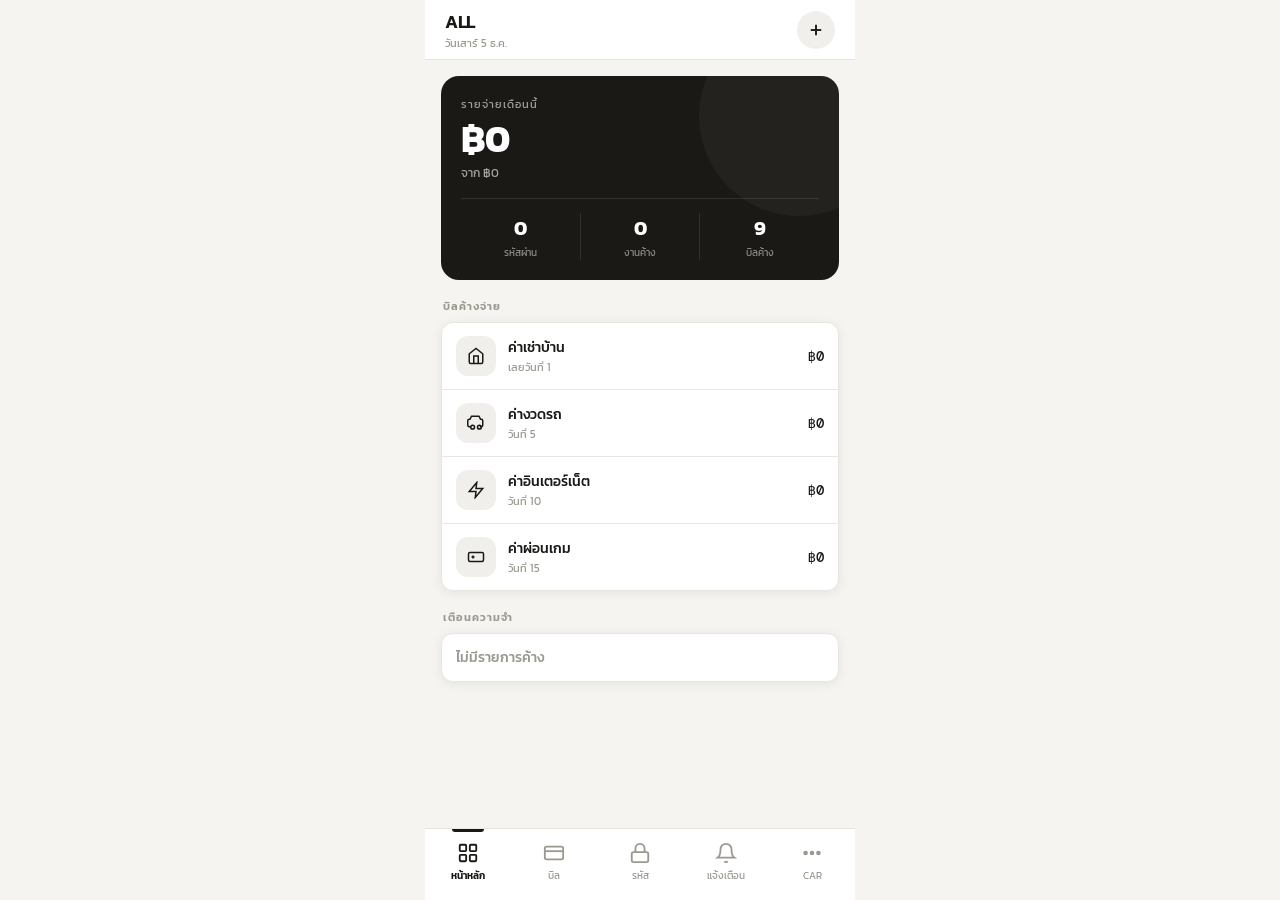
==== commit 07a80faf: "Update home.html" ====
--- a/home.html
+++ b/home.html
@@ -29,6 +29,12 @@
     <!-- Navbar CSS -->
     <link rel="stylesheet" href="navbar.css">
     <link rel="stylesheet" href="car.css">
+    <link rel="manifest" href="manifest.json">
+<meta name="theme-color" content="#ffffff">
+<meta name="mobile-web-app-capable" content="yes">
+<meta name="apple-mobile-web-app-capable" content="yes">
+<meta name="apple-mobile-web-app-status-bar-style" content="default">
+<meta name="apple-mobile-web-app-title" content="My Space">
 </head>
 
 <body>
@@ -2633,4 +2639,4 @@
 <script src="script.js"></script>
 
 </body>
-</html>+</html>
